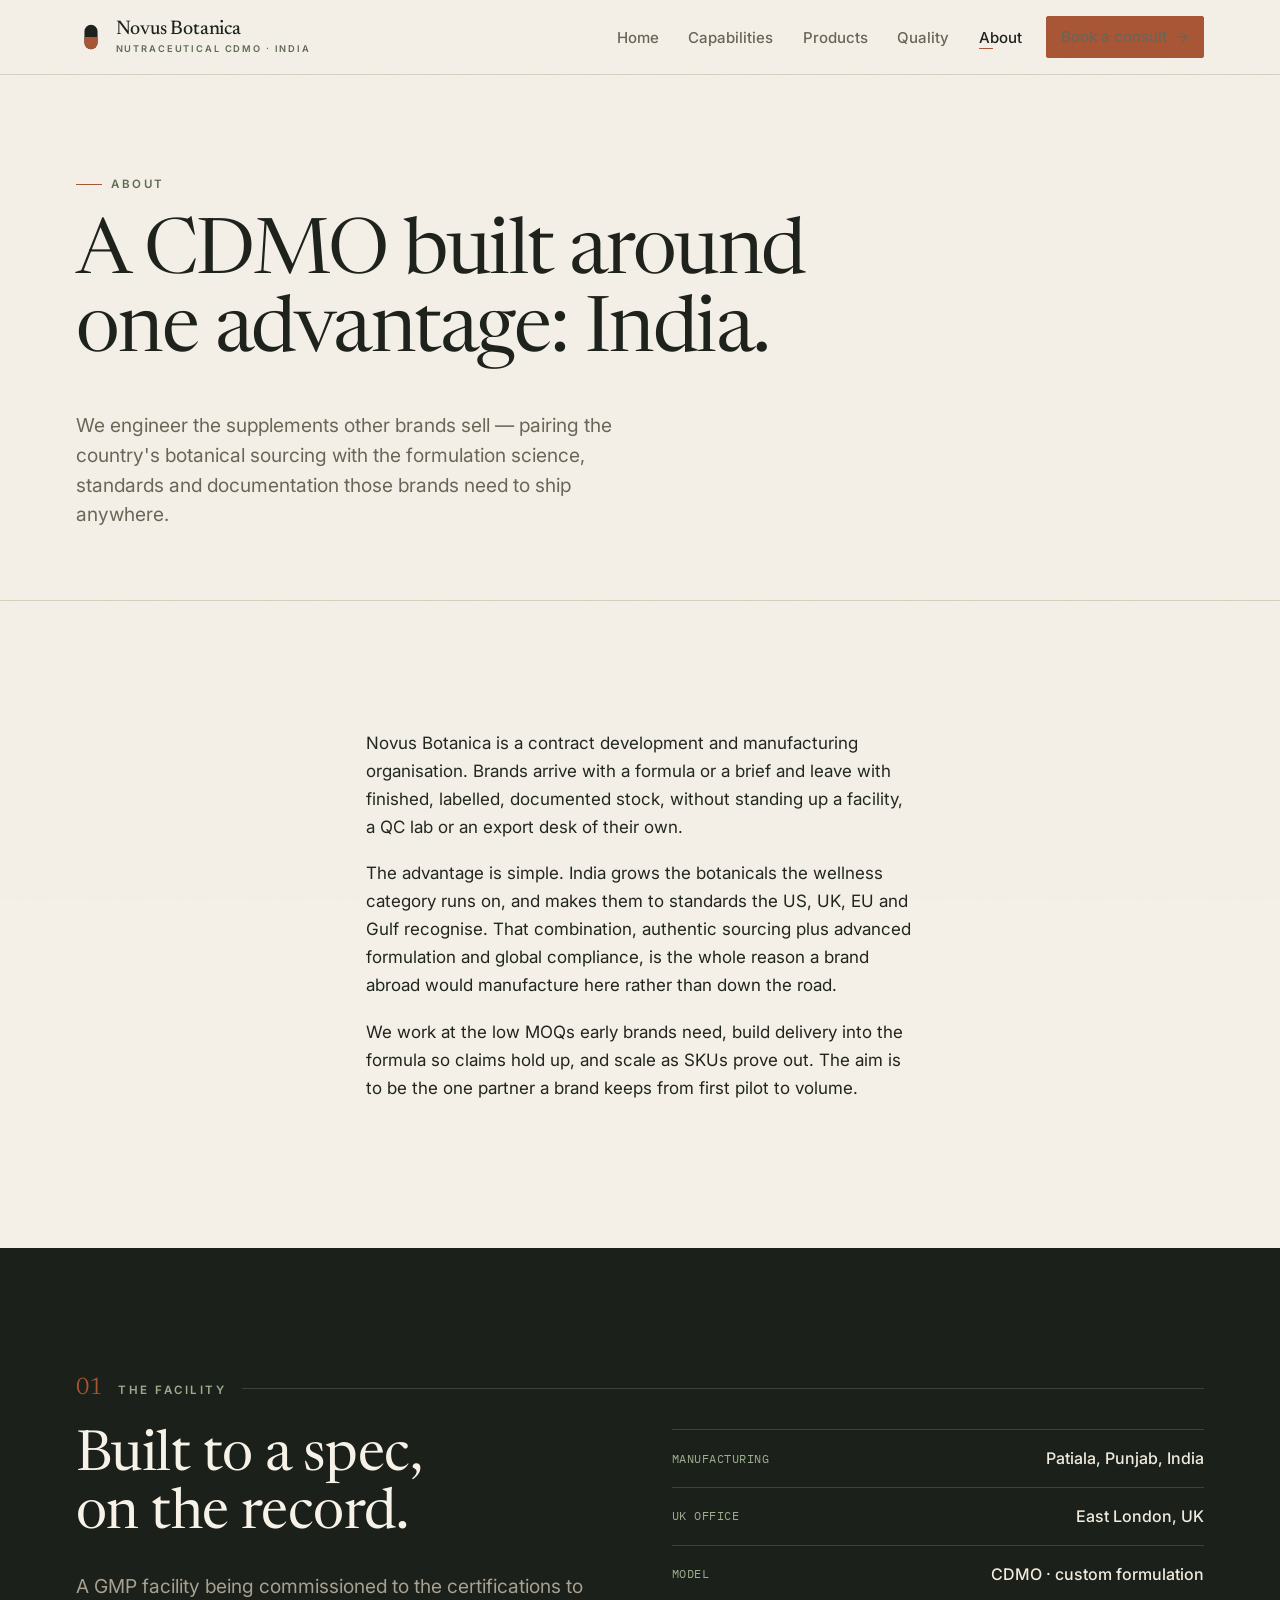
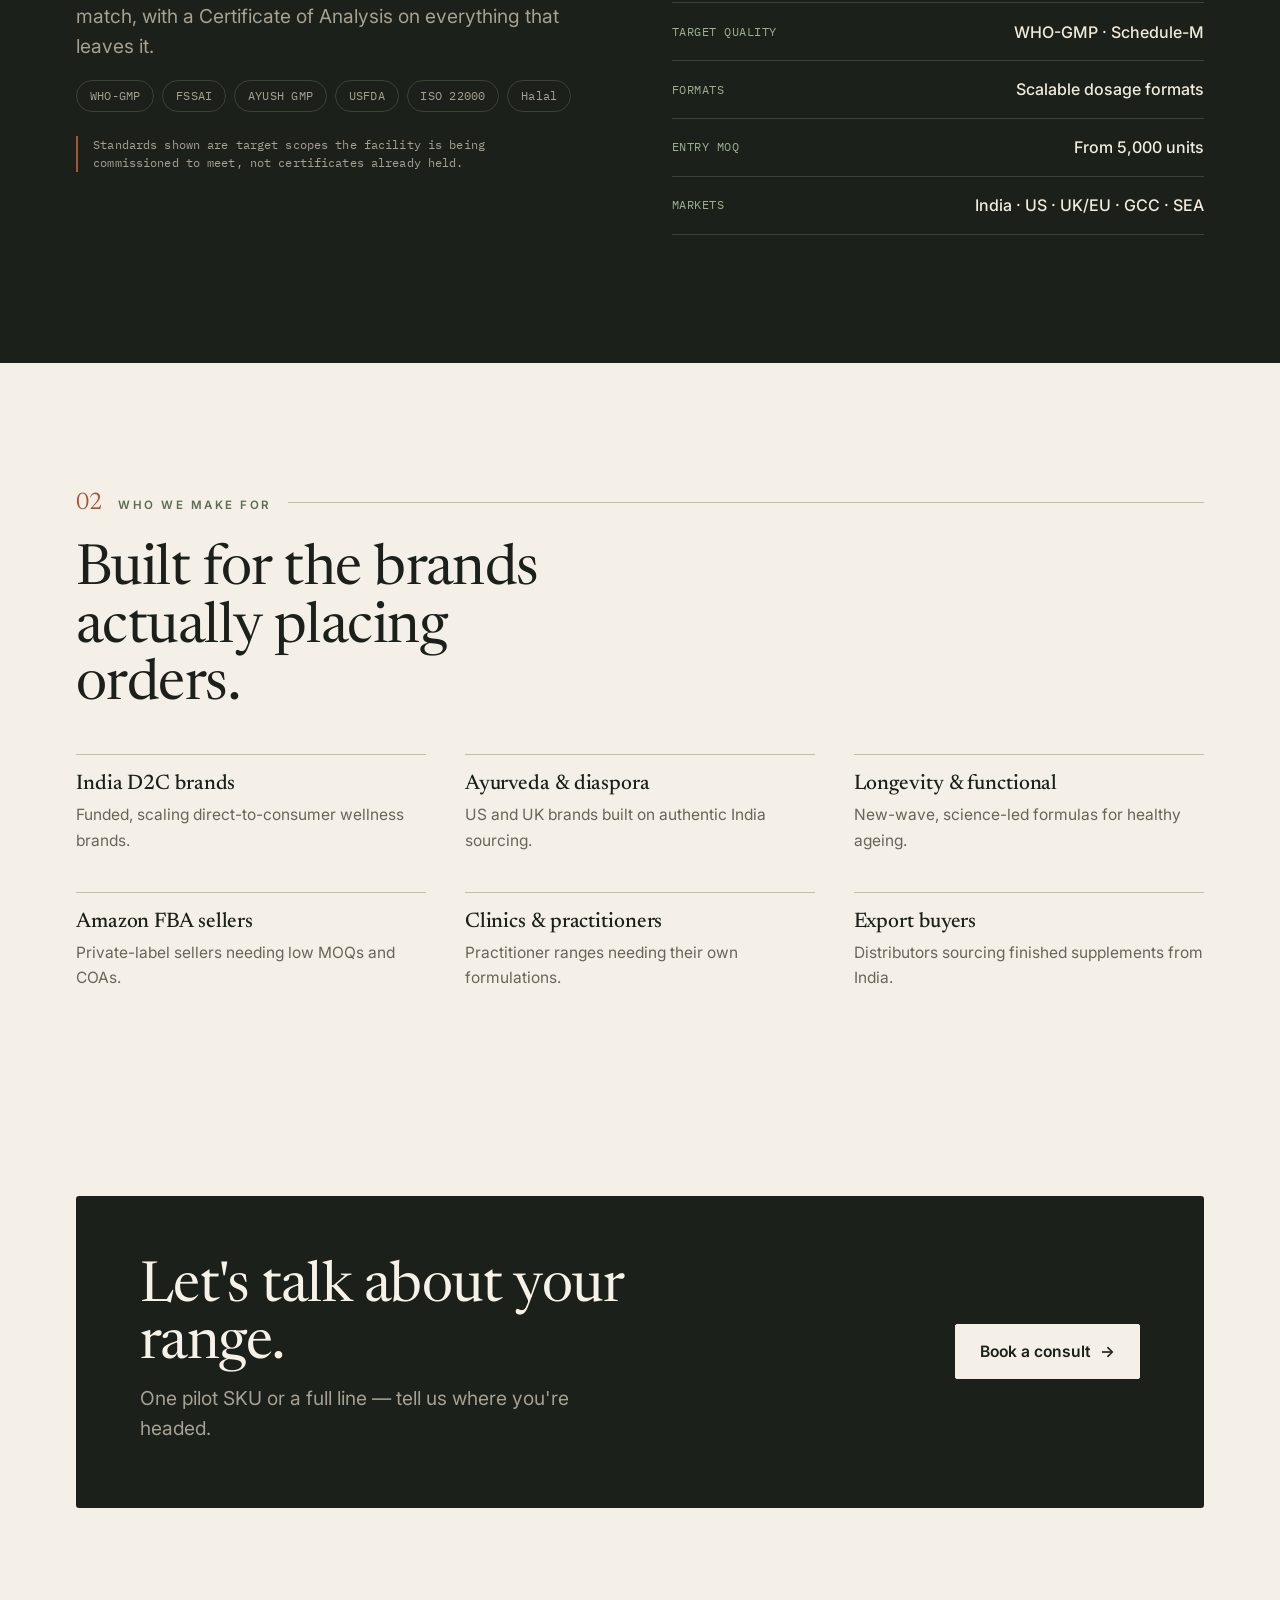
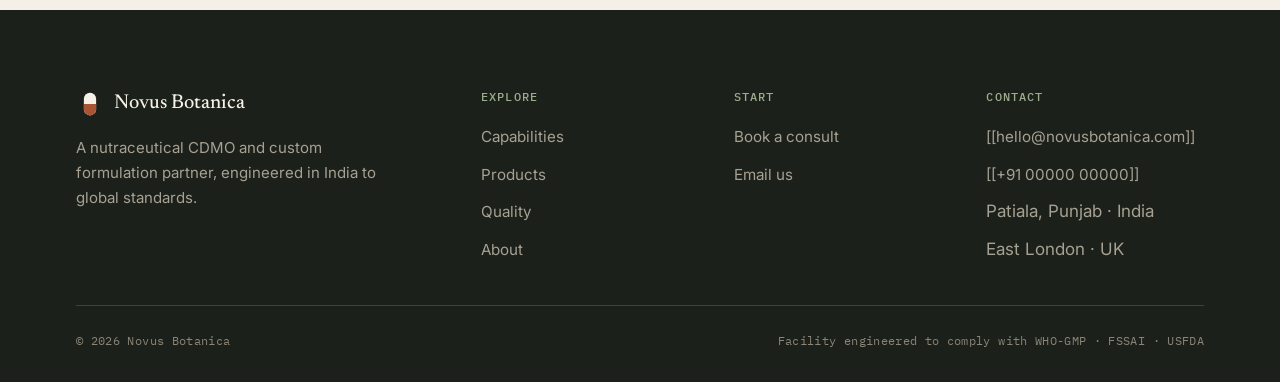
==== about.html @ 2269edfe "Add files via upload" ====
<!DOCTYPE html>
<html lang="en">
<head>
<meta charset="UTF-8">
<meta name="viewport" content="width=device-width, initial-scale=1.0">
<title>About — Novus Botanica CDMO</title>
<meta name="description" content="A premium Indian nutraceutical CDMO and custom formulation partner for D2C wellness, Ayurveda, longevity and supplement brands across India and export markets.">
<link rel="icon" href="data:image/svg+xml,%3Csvg xmlns='http://www.w3.org/2000/svg' viewBox='0 0 32 32'%3E%3Crect x='9' y='3' width='14' height='26' rx='7' fill='%231C201A'/%3E%3Cpath d='M9 16h14v6a7 7 0 0 1-7 7 7 7 0 0 1-7-7z' fill='%23A85534'/%3E%3C/svg%3E">
<link rel="preconnect" href="https://fonts.googleapis.com"><link rel="preconnect" href="https://fonts.gstatic.com" crossorigin>
<link href="https://fonts.googleapis.com/css2?family=Inter:wght@400;500;600;700&family=Newsreader:ital,opsz,wght@0,6..72,200..700;1,6..72,200..600&family=IBM+Plex+Mono:wght@400;500&display=swap" rel="stylesheet">
<link rel="stylesheet" href="styles.css"><script src="script.js" defer></script>
</head>
<body>

<header class="site-head">
  <div class="wrap nav">
    <a class="brand" href="index.html" aria-label="Novus Botanica home">
      <svg class="mark" viewBox="0 0 32 32" aria-hidden="true"><rect class="cap2" x="9" y="3" width="14" height="26" rx="7"/><path class="cap" d="M9 16h14v6a7 7 0 0 1-7 7 7 7 0 0 1-7-7z"/></svg>
      <span class="bt"><span class="nm">Novus Botanica</span><small>Nutraceutical CDMO · India</small></span>
    </a>
    <button class="nav-toggle" aria-label="Menu" aria-expanded="false" aria-controls="nav-links"><svg viewBox="0 0 24 24" fill="none" stroke-width="2" stroke-linecap="round"><path d="M4 7h16M4 12h16M4 17h16"/></svg></button>
    <ul class="nav-links" id="nav-links">
      <li><a href="index.html">Home</a></li>
      <li><a href="capabilities.html">Capabilities</a></li>
      <li><a href="products.html">Products</a></li>
      <li><a href="certifications.html">Quality</a></li>
      <li><a href="about.html" aria-current="page">About</a></li>
      <li class="nav-cta"><a class="btn btn-clay" href="contact.html">Book a consult <span class="arr">→</span></a></li>
    </ul>
  </div>
</header>

<main>

<section class="page-head">
  <div class="wrap">
    <p class="eyebrow">About</p>
    <h1>A CDMO built around one advantage: India.</h1>
    <p class="lead">We engineer the supplements other brands sell — pairing the country's botanical sourcing with the formulation science, standards and documentation those brands need to ship anywhere.</p>
  </div>
</section>

<section class="section">
  <div class="wrap measure rv">
    <p>Novus Botanica is a contract development and manufacturing organisation. Brands arrive with a formula or a brief and leave with finished, labelled, documented stock, without standing up a facility, a QC lab or an export desk of their own.</p>
    <p>The advantage is simple. India grows the botanicals the wellness category runs on, and makes them to standards the US, UK, EU and Gulf recognise. That combination, authentic sourcing plus advanced formulation and global compliance, is the whole reason a brand abroad would manufacture here rather than down the road.</p>
    <p>We work at the low MOQs early brands need, build delivery into the formula so claims hold up, and scale as SKUs prove out. The aim is to be the one partner a brand keeps from first pilot to volume.</p>
  </div>
</section>

<!-- 01 Facility (ink) -->
<section class="section ink">
  <div class="wrap">
    <div class="folio rv"><span class="no">01</span><span class="lab">The facility</span><span class="rule"></span></div>
    <div class="cols cols-2" style="align-items:start; gap:clamp(2rem,5vw,5rem)">
      <div class="rv">
        <h2 style="max-width:12ch">Built to a spec, on the record.</h2>
        <p class="lead">A GMP facility being commissioned to the certifications to match, with a Certificate of Analysis on everything that leaves it.</p>
        <div class="tags">
          <span class="tag">WHO-GMP</span><span class="tag">FSSAI</span><span class="tag">AYUSH GMP</span>
          <span class="tag">USFDA</span><span class="tag">ISO 22000</span><span class="tag">Halal</span>
        </div>
        <p class="note">Standards shown are target scopes the facility is being commissioned to meet, not certificates already held.</p>
      </div>
      <ul class="spec rv d1">
        <li><span class="k">Manufacturing</span><span class="v">Patiala, Punjab, India</span></li>
        <li><span class="k">UK office</span><span class="v">East London, UK</span></li>
        <li><span class="k">Model</span><span class="v">CDMO · custom formulation</span></li>
        <li><span class="k">Target quality</span><span class="v">WHO-GMP · Schedule-M</span></li>
        <li><span class="k">Formats</span><span class="v">Scalable dosage formats</span></li>
        <li><span class="k">Entry MOQ</span><span class="v">From 5,000 units</span></li>
        <li><span class="k">Markets</span><span class="v">India · US · UK/EU · GCC · SEA</span></li>
      </ul>
    </div>
  </div>
</section>

<!-- 02 Who we serve -->
<section class="section">
  <div class="wrap">
    <div class="folio rv"><span class="no">02</span><span class="lab">Who we make for</span><span class="rule"></span></div>
    <h2 class="rv" style="max-width:16ch; margin-bottom:2.4rem">Built for the brands actually placing orders.</h2>
    <div class="cols cols-3">
      <div class="feat rv"><h3>India D2C brands</h3><p>Funded, scaling direct-to-consumer wellness brands.</p></div>
      <div class="feat rv"><h3>Ayurveda &amp; diaspora</h3><p>US and UK brands built on authentic India sourcing.</p></div>
      <div class="feat rv"><h3>Longevity &amp; functional</h3><p>New-wave, science-led formulas for healthy ageing.</p></div>
      <div class="feat rv"><h3>Amazon FBA sellers</h3><p>Private-label sellers needing low MOQs and COAs.</p></div>
      <div class="feat rv"><h3>Clinics &amp; practitioners</h3><p>Practitioner ranges needing their own formulations.</p></div>
      <div class="feat rv"><h3>Export buyers</h3><p>Distributors sourcing finished supplements from India.</p></div>
    </div>
  </div>
</section>

<section class="section--tight" style="padding-bottom:clamp(4rem,8vw,7rem)">
  <div class="wrap">
    <div class="ink cta rv" style="border-radius:3px; padding:clamp(2.6rem,5vw,4.5rem)">
      <div class="inner">
        <div><h2>Let's talk about your range.</h2><p class="lead">One pilot SKU or a full line — tell us where you're headed.</p></div>
        <a class="btn btn-primary" href="contact.html">Book a consult <span class="arr">→</span></a>
      </div>
    </div>
  </div>
</section>

</main>

<footer class="site-foot">
  <div class="wrap">
    <div class="foot-top">
      <div><span class="foot-brand"><svg class="mark" viewBox="0 0 32 32" aria-hidden="true"><rect class="cap2" x="9" y="3" width="14" height="26" rx="7"/><path class="cap" d="M9 16h14v6a7 7 0 0 1-7 7 7 7 0 0 1-7-7z"/></svg><span class="nm">Novus Botanica</span></span>
      <p class="foot-blurb">A nutraceutical CDMO and custom formulation partner, engineered in India to global standards.</p></div>
      <div><h4>Explore</h4><ul><li><a href="capabilities.html">Capabilities</a></li><li><a href="products.html">Products</a></li><li><a href="certifications.html">Quality</a></li><li><a href="about.html">About</a></li></ul></div>
      <div><h4>Start</h4><ul><li><a href="contact.html">Book a consult</a></li><li><a href="mailto:[[hello@novusbotanica.com]]">Email us</a></li></ul></div>
      <div><h4>Contact</h4><ul><li><a href="mailto:[[hello@novusbotanica.com]]">[[hello@novusbotanica.com]]</a></li><li><a href="tel:[[+910000000000]]">[[+91 00000 00000]]</a></li><li>Patiala, Punjab · India</li><li>East London · UK</li></ul></div>
    </div>
    <div class="foot-bot"><span>© <span id="year">2026</span> Novus Botanica</span><span>Facility engineered to comply with WHO-GMP · FSSAI · USFDA</span></div>
  </div>
</footer>

</body>
</html>
---- styles.css ----
/* ============================================================
   Novus Botanica — "Apothecary Clinical"
   Light, warm, editorial. Bone paper · warm ink · clay-spice
   accent · moss. Fraunces display + Hanken Grotesk. Monograph
   structure, fine-line specimen motif, generous air.
   ============================================================ */

:root{
  --paper:    #F4F0E8;   /* warm bone — primary surface */
  --paper-2:  #EDE6D8;   /* recessed panel */
  --paper-3:  #E6DECC;   /* deeper warm */
  --ink:      #1C201A;   /* warm near-black */
  --ink-2:    #282D24;   /* ink panel surface */
  --ink-soft: #343A30;   /* cards on ink */
  --clay:     #A85534;   /* spice accent */
  --clay-deep:#8C4527;   /* accent hover */
  --moss:     #5E6B51;   /* cool secondary */
  --line:     #D8CFBE;   /* hairline on paper */
  --line-2:   #C7BCA6;   /* stronger hairline */
  --line-ink: #3C4236;   /* hairline on ink */
  --text:     #20251E;   /* body on paper */
  --muted:    #6B6456;   /* secondary on paper */
  --on-ink:   #ECE6D8;   /* text on ink */
  --on-ink-mut:#A6A192;  /* secondary on ink */

  --maxw: 1240px;
  --serif: "Newsreader", Georgia, "Times New Roman", serif;
  --sans:  "Inter", system-ui, -apple-system, sans-serif;
  --mono:  "IBM Plex Mono", ui-monospace, monospace;

  --ease: cubic-bezier(.2,.6,.2,1);
}

/* ---------- Base ---------- */
*,*::before,*::after{ box-sizing:border-box; }
html{ -webkit-text-size-adjust:100%; scroll-behavior:smooth; }
@media (prefers-reduced-motion: reduce){ html{ scroll-behavior:auto; } }
body{ margin:0; background:var(--paper); color:var(--text);
  font-family:var(--sans); font-size:1.0625rem; line-height:1.65; font-weight:400;
  -webkit-font-smoothing:antialiased; text-rendering:optimizeLegibility; position:relative; }
/* subtle paper grain */
body::before{ content:""; position:fixed; inset:0; z-index:9999; pointer-events:none; opacity:.035;
  background-image:url("data:image/svg+xml,%3Csvg xmlns='http://www.w3.org/2000/svg' width='160' height='160'%3E%3Cfilter id='n'%3E%3CfeTurbulence type='fractalNoise' baseFrequency='0.8' numOctaves='2' stitchTiles='stitch'/%3E%3C/filter%3E%3Crect width='100%25' height='100%25' filter='url(%23n)'/%3E%3C/svg%3E"); }
img{ max-width:100%; display:block; }
a{ color:inherit; }
::selection{ background:var(--clay); color:var(--paper); }

h1,h2,h3{ font-family:var(--serif); font-weight:430; line-height:1.02;
  letter-spacing:-0.01em; margin:0 0 .5em; color:var(--ink);
  font-optical-sizing:auto; }
h1{ font-size:clamp(3rem, 7.2vw, 6.4rem); font-weight:380; letter-spacing:-0.02em; }
h2{ font-size:clamp(2.1rem, 4.4vw, 3.6rem); font-weight:400; }
h3{ font-size:1.32rem; font-weight:500; letter-spacing:-0.005em; }
em{ font-style:italic; }
.accent{ color:var(--clay); }
p{ margin:0 0 1.15rem; }

/* ---------- Layout ---------- */
.wrap{ width:100%; max-width:var(--maxw); margin-inline:auto; padding-inline:clamp(1.25rem,5vw,3.5rem); }
.section{ padding-block:clamp(4.5rem,10vw,9rem); }
.section--tight{ padding-block:clamp(3rem,6vw,5rem); }
.lead{ font-family:var(--sans); font-size:clamp(1.12rem,1.5vw,1.32rem); line-height:1.55; color:var(--muted); max-width:48ch; font-weight:400; }
.measure{ max-width:60ch; }

/* dark panel */
.ink{ background:var(--ink); color:var(--on-ink); position:relative; overflow:hidden; }
.ink h1,.ink h2,.ink h3{ color:#F6F2E8; }
.ink .lead{ color:var(--on-ink-mut); }

/* ---------- Folio / eyebrow ---------- */
.folio{ display:flex; align-items:baseline; gap:1rem; margin-bottom:1.8rem; }
.folio .no{ font-family:var(--serif); font-weight:380; font-size:1.5rem; color:var(--clay); line-height:1; font-feature-settings:"lnum"; }
.folio .lab{ font-family:var(--sans); font-size:.72rem; font-weight:600; letter-spacing:.22em; text-transform:uppercase; color:var(--moss); }
.folio .rule{ flex:1; height:1px; background:var(--line-2); align-self:center; }
.ink .folio .lab{ color:#9DAE8E; }
.ink .folio .rule{ background:var(--line-ink); }

.eyebrow{ font-family:var(--sans); font-size:.72rem; font-weight:600; letter-spacing:.22em; text-transform:uppercase; color:var(--moss);
  display:inline-flex; align-items:center; gap:.6rem; margin:0 0 1.4rem; }
.eyebrow::before{ content:""; width:1.6rem; height:1px; background:var(--clay); }
.ink .eyebrow{ color:#9DAE8E; }

/* ---------- Buttons ---------- */
.btn{ display:inline-flex; align-items:center; gap:.55rem; font-family:var(--sans); font-weight:600; font-size:.98rem;
  padding:.85rem 1.5rem; border-radius:2px; border:1px solid transparent; cursor:pointer; text-decoration:none;
  transition:transform .2s var(--ease), background .2s var(--ease), color .2s var(--ease), border-color .2s var(--ease); }
.btn .arr{ transition:transform .25s var(--ease); }
.btn:hover .arr{ transform:translateX(4px); }
.btn-primary{ background:var(--ink); color:var(--paper); border-color:var(--ink); }
.btn-primary:hover{ background:var(--clay); border-color:var(--clay); transform:translateY(-2px); }
.btn-clay{ background:var(--clay); color:var(--paper); border-color:var(--clay); }
.btn-clay:hover{ background:var(--clay-deep); border-color:var(--clay-deep); transform:translateY(-2px); }
.btn-ghost{ background:transparent; color:var(--ink); border-color:var(--line-2); }
.btn-ghost:hover{ border-color:var(--ink); transform:translateY(-2px); }
.ink .btn-ghost{ color:var(--paper); border-color:#4A5142; }
.ink .btn-ghost:hover{ border-color:var(--on-ink-mut); }
.ink .btn-primary{ background:var(--paper); color:var(--ink); border-color:var(--paper); }
.ink .btn-primary:hover{ background:var(--clay); color:var(--paper); border-color:var(--clay); }

/* text link with drawn underline */
.tlink{ text-decoration:none; color:var(--ink); font-weight:600; display:inline-flex; align-items:center; gap:.5rem;
  background-image:linear-gradient(var(--clay),var(--clay)); background-size:0% 1.5px; background-repeat:no-repeat;
  background-position:left 100%; transition:background-size .3s var(--ease); padding-bottom:2px; }
.tlink:hover{ background-size:100% 1.5px; }
.tlink .arr{ transition:transform .25s var(--ease); }
.tlink:hover .arr{ transform:translateX(4px); }
.ink .tlink{ color:var(--paper); }

/* ---------- Header ---------- */
.site-head{ position:sticky; top:0; z-index:50; background:color-mix(in srgb,var(--paper) 86%, transparent);
  backdrop-filter:saturate(1.1) blur(10px); border-bottom:1px solid var(--line); }
.nav{ display:flex; align-items:center; justify-content:space-between; gap:1rem; height:74px; }
.brand{ display:inline-flex; align-items:center; gap:.6rem; text-decoration:none; color:var(--ink); }
.brand .mark{ width:30px; height:30px; flex:none; }
.brand .cap{ fill:var(--clay); } .brand .cap2{ fill:var(--ink); }
.brand .bt{ display:flex; flex-direction:column; line-height:1; }
.brand .nm{ font-family:var(--serif); font-weight:480; font-size:1.24rem; letter-spacing:-0.01em; }
.brand small{ font-family:var(--sans); font-weight:600; font-size:.58rem; letter-spacing:.2em; text-transform:uppercase; color:var(--moss); margin-top:4px; }
.nav-links{ display:flex; align-items:center; gap:.15rem; list-style:none; margin:0; padding:0; }
.nav-links a{ text-decoration:none; color:var(--muted); font-size:.94rem; font-weight:500; padding:.5rem .85rem; border-radius:2px; position:relative; transition:color .15s var(--ease); }
.nav-links a:hover{ color:var(--ink); }
.nav-links a[aria-current="page"]{ color:var(--ink); }
.nav-links a[aria-current="page"]::after{ content:""; position:absolute; left:.85rem; bottom:.35rem; width:14px; height:1.5px; background:var(--clay); }
.nav-cta{ margin-left:.5rem; }
.nav-toggle{ display:none; background:none; border:1px solid var(--line-2); border-radius:2px; width:44px; height:44px; cursor:pointer; align-items:center; justify-content:center; }
.nav-toggle svg{ width:20px; height:20px; stroke:var(--ink); }

/* ---------- Hero ---------- */
.hero{ position:relative; overflow:hidden; padding-block:clamp(4rem,9vw,8rem) clamp(3.5rem,7vw,6.5rem); }
.hero .wrap{ position:relative; z-index:2; }
.hero-meta{ font-family:var(--sans); font-size:.74rem; font-weight:600; letter-spacing:.22em; text-transform:uppercase; color:var(--moss); margin-bottom:2rem; display:flex; gap:.7rem; align-items:center; }
.hero-meta::before{ content:""; width:1.8rem; height:1px; background:var(--clay); }
.hero h1{ max-width:14ch; margin-bottom:.45em; }
.hero h1 em{ color:var(--clay); }
.hero .lead{ max-width:46ch; margin-bottom:2.3rem; color:var(--text); }
.hero-cta{ display:flex; flex-wrap:wrap; gap:.8rem; margin-bottom:2.8rem; }
.hero-note{ font-family:var(--sans); font-size:.76rem; letter-spacing:.06em; color:var(--muted); display:flex; flex-wrap:wrap; gap:.4rem .8rem; align-items:center;
  border-top:1px solid var(--line); padding-top:1.3rem; max-width:760px; }
.hero-note .k{ font-weight:600; letter-spacing:.14em; text-transform:uppercase; color:var(--moss); }
.hero-note .dot{ color:var(--clay); }
/* specimen plate motif */
.plate{ position:absolute; z-index:1; top:50%; right:-8%; transform:translateY(-50%);
  width:min(46vw,640px); aspect-ratio:1; pointer-events:none; opacity:.9; }
.plate svg{ width:100%; height:100%; overflow:visible; }
.plate .ring{ fill:none; stroke:var(--line-2); stroke-width:1; }
.plate .ring-ink{ fill:none; stroke:var(--ink); stroke-width:1; opacity:.18; }
.plate .tick{ stroke:var(--line-2); stroke-width:1; }
.plate .lat{ fill:none; stroke:var(--ink); stroke-width:1; opacity:.4; }
.plate .node{ fill:var(--paper); stroke:var(--ink); stroke-width:1.2; }
.plate .node-clay{ fill:var(--clay); stroke:none; }
.plate .spin{ transform-origin:center; animation:spin 140s linear infinite; }
.plate .spin-r{ transform-origin:center; animation:spin 200s linear infinite reverse; }
.plate .breathe{ transform-origin:center; animation:breathe 9s var(--ease) infinite; }
@keyframes spin{ to{ transform:rotate(360deg); } }
@keyframes breathe{ 0%,100%{ transform:scale(1); } 50%{ transform:scale(1.035); } }
.plate .draw{ stroke-dasharray:var(--len); stroke-dashoffset:var(--len); animation:draw 2.4s var(--ease) forwards; }
@keyframes draw{ to{ stroke-dashoffset:0; } }
@media (prefers-reduced-motion: reduce){
  .plate .spin,.plate .spin-r,.plate .breathe{ animation:none; }
  .plate .draw{ animation:none; stroke-dashoffset:0; }
}

/* ---------- Editorial index list ---------- */
.index{ border-top:1px solid var(--line-2); }
.index .row{ display:grid; grid-template-columns:2.2rem 1fr 1.6fr; gap:1.5rem; align-items:baseline;
  padding:1.5rem 0; border-bottom:1px solid var(--line); transition:background .25s var(--ease); }
.index .row:hover{ background:linear-gradient(90deg, color-mix(in srgb,var(--clay) 6%, transparent), transparent 60%); }
.index .ix{ font-family:var(--mono); font-size:.78rem; color:var(--clay); padding-top:.35rem; }
.index .ttl{ font-family:var(--serif); font-size:1.5rem; font-weight:480; color:var(--ink); letter-spacing:-0.01em; }
.index .desc{ color:var(--muted); font-size:1rem; }
.ink .index{ border-color:var(--line-ink); }
.ink .index .row{ border-color:var(--line-ink); }
.ink .index .ttl{ color:#F6F2E8; }
.ink .index .desc{ color:var(--on-ink-mut); }

/* ---------- Airy cards (hairline, no box) ---------- */
.cols{ display:grid; gap:clamp(1.4rem,3vw,2.6rem); }
.cols-2{ grid-template-columns:repeat(2,1fr); }
.cols-3{ grid-template-columns:repeat(3,1fr); }
.cols-4{ grid-template-columns:repeat(4,1fr); }
.feat{ border-top:1px solid var(--line-2); padding-top:1.2rem; }
.feat h3{ margin:0 0 .4rem; }
.feat p{ color:var(--muted); font-size:.97rem; margin:0; }
.feat .mk{ font-family:var(--mono); font-size:.72rem; letter-spacing:.1em; color:var(--clay); text-transform:uppercase; display:block; margin-bottom:.7rem; }
.ink .feat{ border-color:var(--line-ink); }
.ink .feat p{ color:var(--on-ink-mut); }

/* ---------- Big-figure stats ---------- */
.figs{ display:grid; grid-template-columns:repeat(4,1fr); gap:1px; background:var(--line); border-block:1px solid var(--line-2); }
.fig{ background:var(--paper); padding:2.4rem 1.4rem; }
.fig .n{ font-family:var(--serif); font-weight:360; font-size:clamp(2.6rem,5vw,4rem); color:var(--ink); line-height:.9; letter-spacing:-0.02em; }
.fig .n em{ color:var(--clay); font-style:normal; }
.fig .c{ font-family:var(--sans); font-size:.74rem; font-weight:600; letter-spacing:.12em; text-transform:uppercase; color:var(--moss); margin-top:.9rem; }
.ink .figs{ background:var(--line-ink); border-color:var(--line-ink); }
.ink .fig{ background:var(--ink); }

/* ---------- Spec / COA (mono data) ---------- */
.spec{ list-style:none; margin:0; padding:0; border-top:1px solid var(--line-2); }
.spec li{ display:flex; justify-content:space-between; gap:1.5rem; padding:.95rem 0; border-bottom:1px solid var(--line); font-size:1rem; }
.spec .k{ font-family:var(--mono); font-size:.76rem; letter-spacing:.04em; text-transform:uppercase; color:var(--moss); align-self:center; }
.spec .v{ font-weight:500; text-align:right; color:var(--text); }
.spec .v.ok{ font-family:var(--mono); font-size:.84rem; color:var(--clay); }
.ink .spec{ border-color:var(--line-ink); }
.ink .spec li{ border-color:var(--line-ink); }
.ink .spec .v{ color:#F0EBDD; } .ink .spec .v.ok{ color:#D08A5C; } .ink .spec .k{ color:#9DAE8E; }

/* ---------- Tags ---------- */
.tags{ display:flex; flex-wrap:wrap; gap:.5rem; margin-top:1.1rem; }
.tag{ font-family:var(--mono); font-size:.74rem; letter-spacing:.02em; color:var(--muted); border:1px solid var(--line-2); border-radius:100px; padding:.32rem .8rem; }
.ink .tag{ color:var(--on-ink-mut); border-color:var(--line-ink); }

/* ---------- Note ---------- */
.note{ font-family:var(--mono); font-size:.76rem; letter-spacing:.01em; color:var(--muted); line-height:1.5;
  border-left:2px solid var(--clay); padding-left:.95rem; margin-top:1.5rem; max-width:64ch; }
.ink .note{ color:var(--on-ink-mut); }

/* ---------- CTA band ---------- */
.cta{ position:relative; overflow:hidden; }
.cta .inner{ display:flex; flex-wrap:wrap; align-items:center; justify-content:space-between; gap:1.8rem; }
.cta h2{ margin:0; max-width:18ch; }
.cta p{ margin:.6rem 0 0; max-width:42ch; }

/* ---------- Page head ---------- */
.page-head{ padding-block:clamp(3.6rem,7vw,6rem) clamp(2.4rem,4vw,3.4rem); border-bottom:1px solid var(--line); position:relative; overflow:hidden; }
.page-head h1{ max-width:18ch; font-size:clamp(2.6rem,6vw,5rem); }
.page-head .lead{ margin-top:.4rem; }

/* ---------- Form ---------- */
.form{ display:grid; gap:1.15rem; }
.field{ display:grid; gap:.4rem; }
.field label{ font-family:var(--mono); font-size:.74rem; letter-spacing:.06em; text-transform:uppercase; color:var(--moss); }
.field input,.field select,.field textarea{ font-family:var(--sans); font-size:1rem; color:var(--text); background:var(--paper);
  border:1px solid var(--line-2); border-radius:2px; padding:.82rem .9rem; width:100%; transition:border-color .15s var(--ease), box-shadow .15s var(--ease); }
.field input:focus,.field select:focus,.field textarea:focus{ outline:none; border-color:var(--clay); box-shadow:0 0 0 3px color-mix(in srgb,var(--clay) 20%, transparent); }
.field textarea{ min-height:140px; resize:vertical; }
.row2{ display:grid; grid-template-columns:1fr 1fr; gap:1.15rem; }
.form-note{ font-size:.85rem; color:var(--muted); margin-top:.2rem; }
.form-status{ font-family:var(--mono); font-size:.85rem; margin-top:.4rem; min-height:1.2em; }
.form-status.ok{ color:var(--clay); } .form-status.err{ color:#B23B3B; }
.contact-list{ list-style:none; margin:0; padding:0; border-top:1px solid var(--line-2); }
.contact-list li{ padding:1.15rem 0; border-bottom:1px solid var(--line); }
.contact-list .k{ font-family:var(--mono); font-size:.72rem; letter-spacing:.08em; text-transform:uppercase; color:var(--moss); display:block; margin-bottom:.3rem; }
.contact-list a{ color:var(--ink); text-decoration:none; font-family:var(--serif); font-weight:480; font-size:1.18rem; background-image:linear-gradient(var(--clay),var(--clay)); background-size:0% 1.5px; background-repeat:no-repeat; background-position:left 100%; transition:background-size .3s var(--ease); }
.contact-list a:hover{ background-size:100% 1.5px; }

/* ---------- Footer ---------- */
.site-foot{ background:var(--ink); color:var(--on-ink-mut); padding-block:clamp(3.5rem,6vw,5rem) 2rem; }
.foot-top{ display:grid; grid-template-columns:1.7fr 1fr 1fr 1fr; gap:2.2rem; padding-bottom:2.6rem; border-bottom:1px solid var(--line-ink); }
.foot-brand{ display:inline-flex; align-items:center; gap:.6rem; color:#F6F2E8; margin-bottom:1rem; }
.foot-brand .mark{ width:28px; height:28px; } .foot-brand .cap{ fill:var(--clay); } .foot-brand .cap2{ fill:#F6F2E8; }
.foot-brand .nm{ font-family:var(--serif); font-weight:480; font-size:1.26rem; }
.foot-blurb{ font-size:.94rem; max-width:34ch; color:var(--on-ink-mut); }
.foot-top h4{ font-family:var(--mono); font-size:.72rem; letter-spacing:.1em; text-transform:uppercase; color:#9DAE8E; font-weight:500; margin:0 0 1rem; }
.foot-top ul{ list-style:none; margin:0; padding:0; display:grid; gap:.6rem; }
.foot-top a{ color:var(--on-ink-mut); text-decoration:none; font-size:.95rem; transition:color .15s var(--ease); }
.foot-top a:hover{ color:var(--clay); }
.foot-bot{ display:flex; flex-wrap:wrap; justify-content:space-between; gap:.8rem; padding-top:1.6rem;
  font-family:var(--mono); font-size:.73rem; letter-spacing:.03em; color:#8A8576; }

/* ---------- Reveal ---------- */
.js .rv{ opacity:0; transform:translateY(20px); transition:opacity .8s var(--ease), transform .8s var(--ease); }
.js .rv.in{ opacity:1; transform:none; }
.js .rv.d1{ transition-delay:.08s; } .js .rv.d2{ transition-delay:.16s; } .js .rv.d3{ transition-delay:.24s; }
@media (prefers-reduced-motion: reduce){ .js .rv{ opacity:1 !important; transform:none !important; transition:none; } }

/* ---------- Responsive ---------- */
@media (max-width: 900px){
  .cols-3,.cols-4{ grid-template-columns:repeat(2,1fr); }
  .figs{ grid-template-columns:repeat(2,1fr); }
  .cols-2{ grid-template-columns:1fr; }
  .row2{ grid-template-columns:1fr; }
  .foot-top{ grid-template-columns:1fr 1fr; gap:1.8rem 2rem; }
  .index .row{ grid-template-columns:1.8rem 1fr; }
  .index .desc{ grid-column:2; padding-top:.3rem; }
  .plate{ display:none; }
  .nav-toggle{ display:inline-flex; }
  .nav-links{ position:absolute; left:0; right:0; top:100%; flex-direction:column; align-items:stretch; gap:.1rem;
    background:var(--paper); border-bottom:1px solid var(--line); padding:.6rem clamp(1.25rem,5vw,3.5rem) 1.2rem;
    max-height:0; overflow:hidden; visibility:hidden; transition:max-height .3s var(--ease), visibility .3s; }
  .nav-links.open{ max-height:84vh; visibility:visible; }
  .nav-links a{ padding:.75rem .2rem; font-size:1.05rem; }
  .nav-links a[aria-current="page"]::after{ display:none; }
  .nav-cta{ margin:.4rem 0 0; } .nav-cta .btn{ width:100%; justify-content:center; }
}
@media (max-width: 560px){
  .cols-3,.cols-4{ grid-template-columns:1fr; }
  .figs{ grid-template-columns:1fr 1fr; }
  .cta .inner{ flex-direction:column; align-items:flex-start; }
}
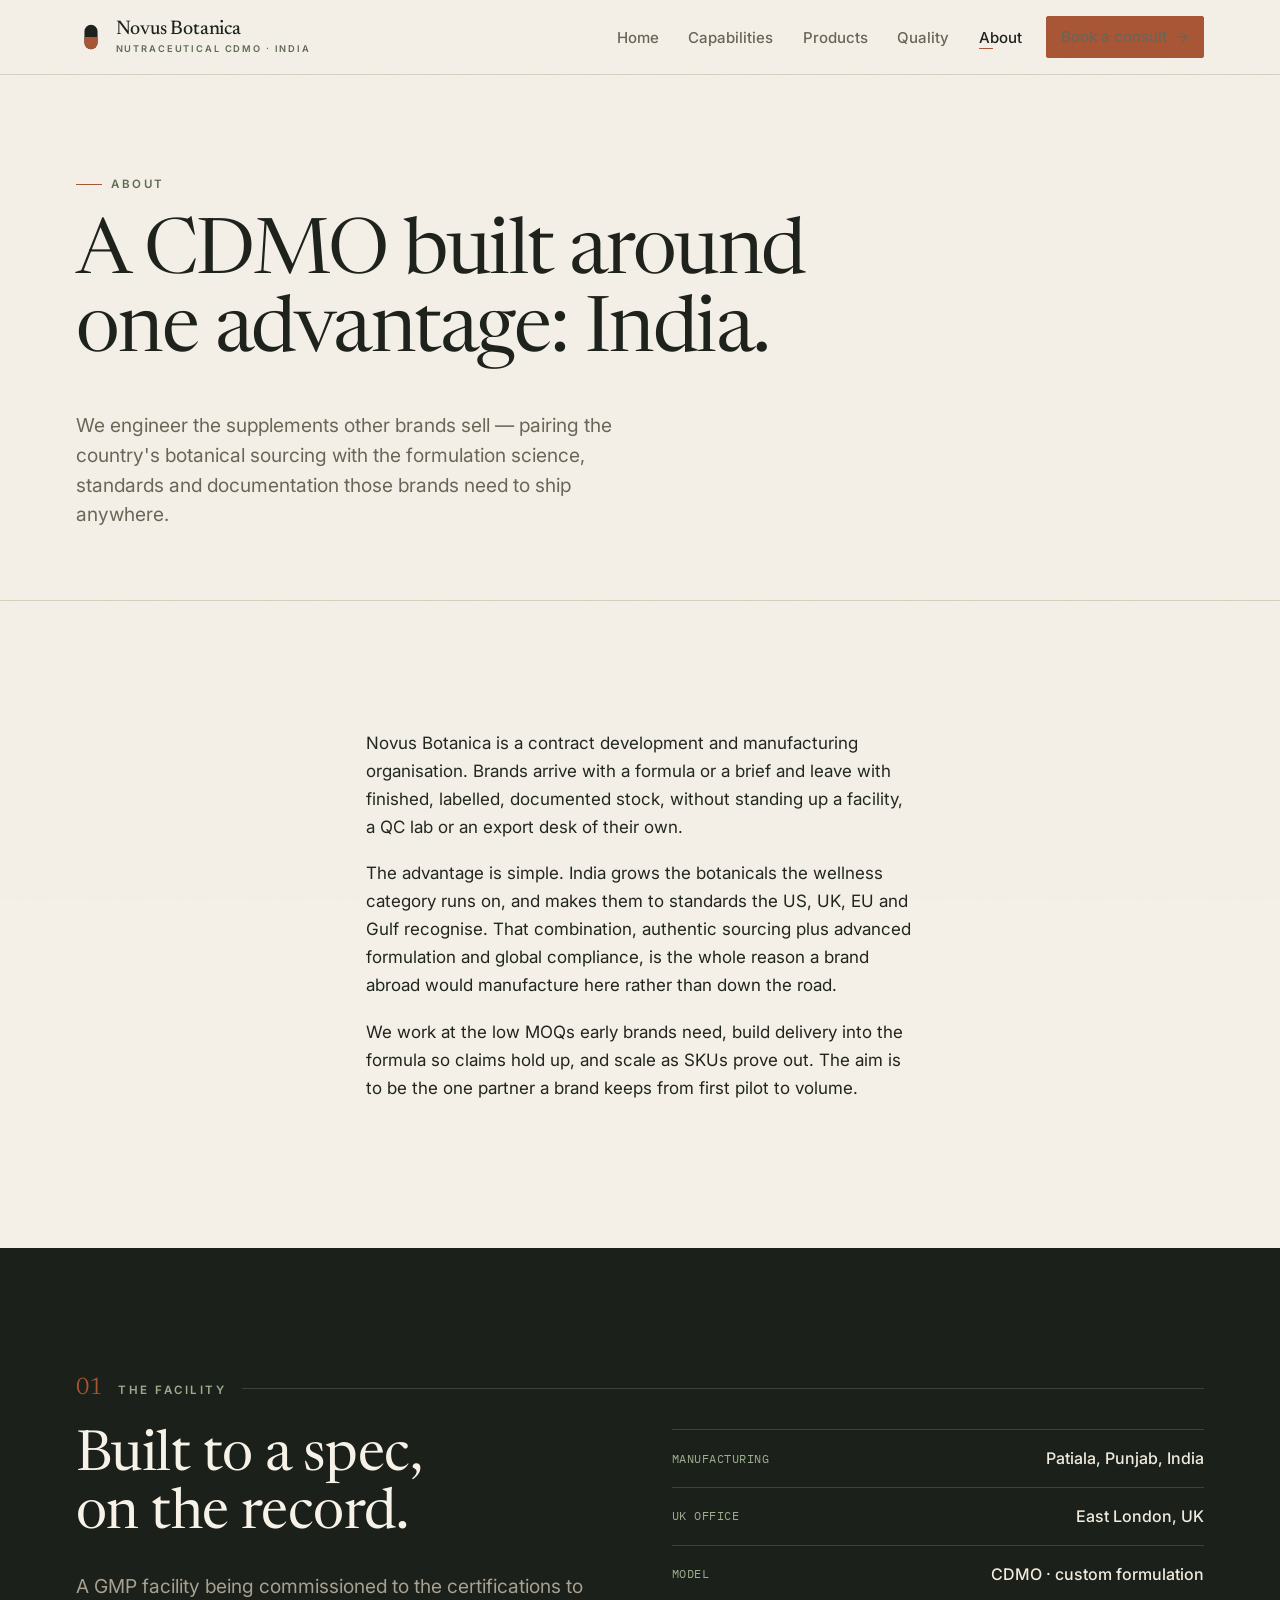
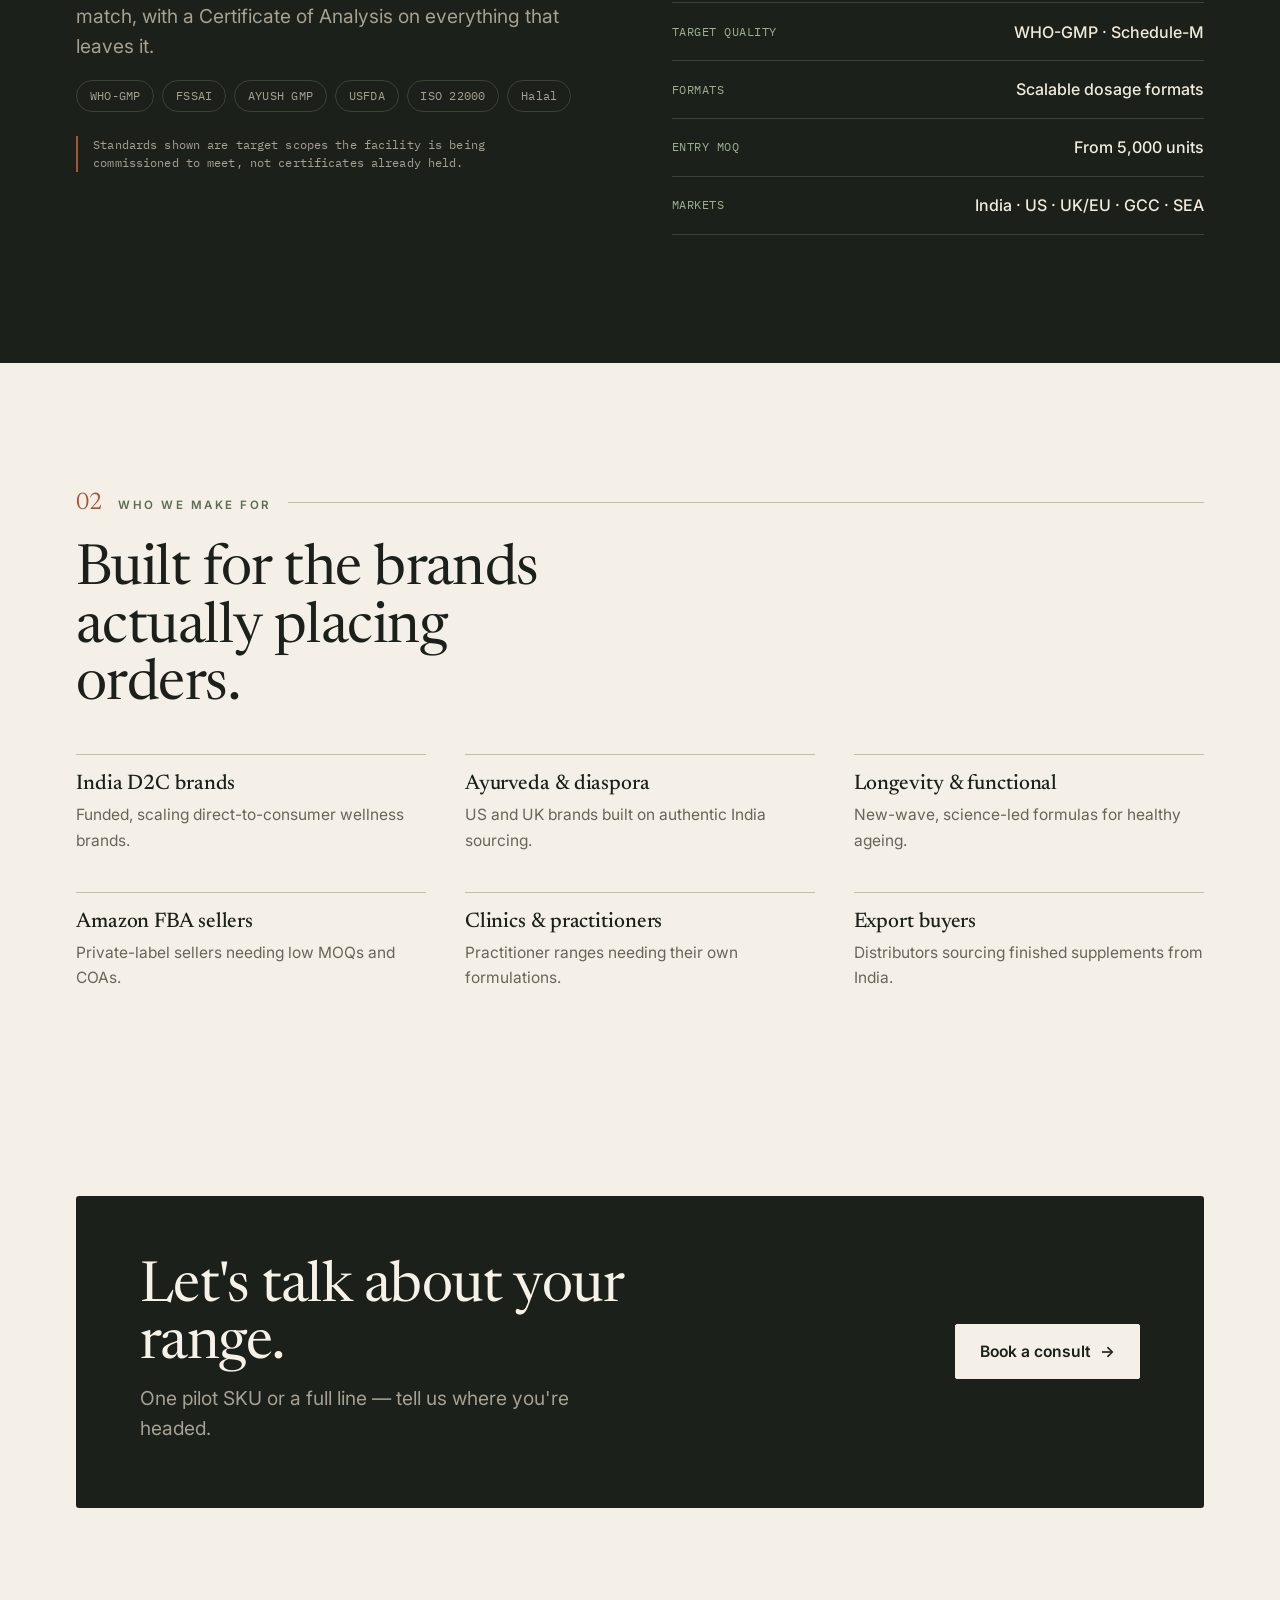
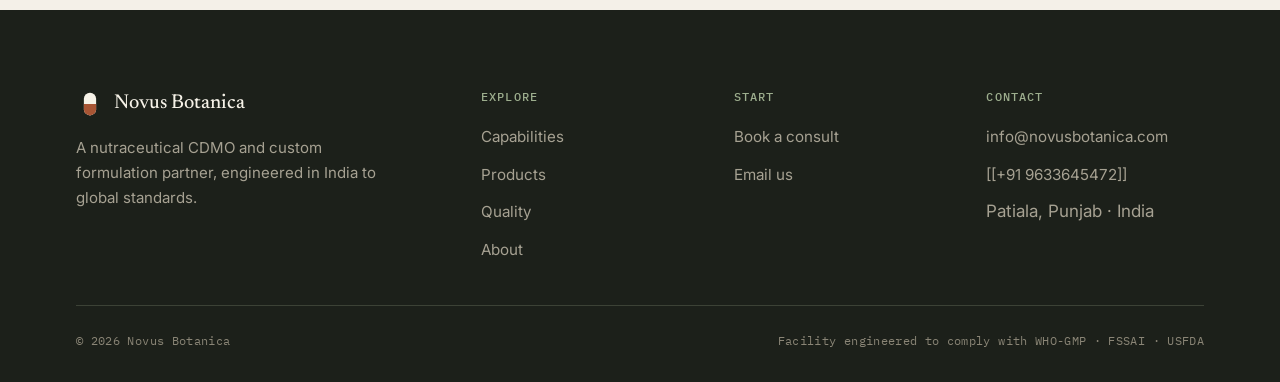
==== commit 80ab3489: "Update about.html" ====
--- a/about.html
+++ b/about.html
@@ -110,8 +110,8 @@
       <div><span class="foot-brand"><svg class="mark" viewBox="0 0 32 32" aria-hidden="true"><rect class="cap2" x="9" y="3" width="14" height="26" rx="7"/><path class="cap" d="M9 16h14v6a7 7 0 0 1-7 7 7 7 0 0 1-7-7z"/></svg><span class="nm">Novus Botanica</span></span>
       <p class="foot-blurb">A nutraceutical CDMO and custom formulation partner, engineered in India to global standards.</p></div>
       <div><h4>Explore</h4><ul><li><a href="capabilities.html">Capabilities</a></li><li><a href="products.html">Products</a></li><li><a href="certifications.html">Quality</a></li><li><a href="about.html">About</a></li></ul></div>
-      <div><h4>Start</h4><ul><li><a href="contact.html">Book a consult</a></li><li><a href="mailto:[[hello@novusbotanica.com]]">Email us</a></li></ul></div>
-      <div><h4>Contact</h4><ul><li><a href="mailto:[[hello@novusbotanica.com]]">[[hello@novusbotanica.com]]</a></li><li><a href="tel:[[+910000000000]]">[[+91 00000 00000]]</a></li><li>Patiala, Punjab · India</li><li>East London · UK</li></ul></div>
+      <div><h4>Start</h4><ul><li><a href="contact.html">Book a consult</a></li><li><a href="mailto:info@novusbotanica.com">Email us</a></li></ul></div>
+      <div><h4>Contact</h4><ul><li><a href="mailto:info@novusbotanica.com">info@novusbotanica.com</a></li><li><a href="tel:[[+91 9633645472]]">[[+91 9633645472]]</a></li><li>Patiala, Punjab · India</li></li></ul></div>
     </div>
     <div class="foot-bot"><span>© <span id="year">2026</span> Novus Botanica</span><span>Facility engineered to comply with WHO-GMP · FSSAI · USFDA</span></div>
   </div>
